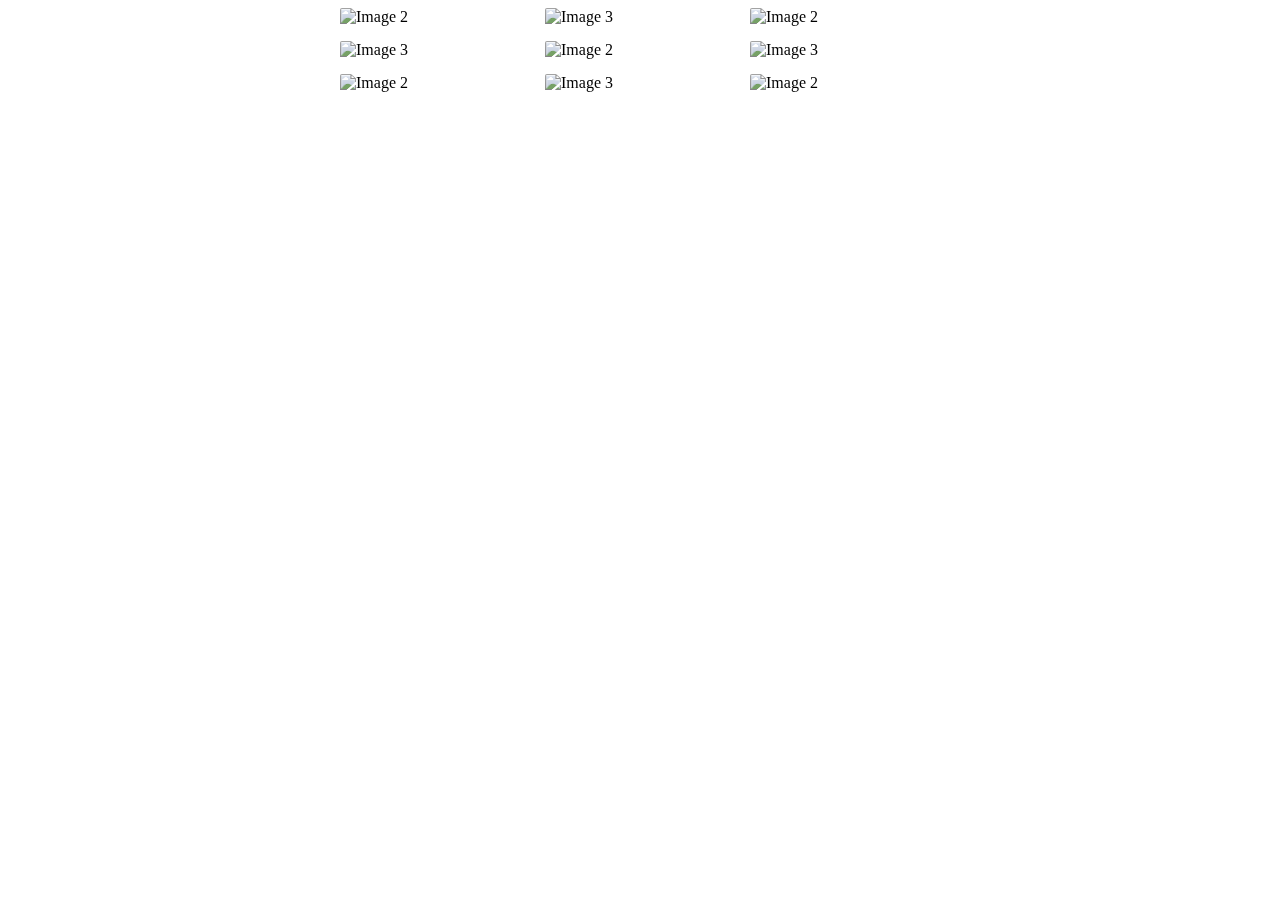
==== 1.html @ cb5d34c1 "initial commit" ====
<!DOCTYPE html>
<html lang="en">
<head>
    <meta charset="UTF-8">
    <meta name="viewport" content="width=device-width, initial-scale=1.0">
    <title>Gallery</title>
    <link rel="stylesheet" href="style.css">
</head>
<body>
    <div class="gallery">
        <img src="user2.webp" alt="Image 2">
        <img src="user3.webp" alt="Image 3">
        <img src="user5.jpeg" alt="Image 2">
        <img src="user3.webp" alt="Image 3">
        <img src="user2.webp" alt="Image 2">
        <img src="user3.webp" alt="Image 3">
        <img src="user2.webp" alt="Image 2">
        <img src="user3.webp" alt="Image 3">
        <img src="user5.jpeg" alt="Image 2">
        <!-- Add more images as needed -->
    </div>
</body>
</html>
---- style.css ----
/* styles.css */

/* Basic styling for the gallery */
.gallery {
    display: grid;
    grid-template-columns: repeat(3, 1fr);
    gap: 15px; /* Adjust as needed */
    max-width: 600px; /* Adjust to fit your design */
    margin: 0 auto; /* Center the gallery horizontally */
}
.gallery img {
    width: 100%;
    height: auto;
    border-radius: 2px;
    filter: grayscale(50%);
    transition: filter 0.5s ease, transform 0.5s ease; /* Add transform to the transition */
}

.gallery img:hover {
    filter: grayscale(0%);
    transform: scale(1.1); 
    z-index: 3;
    box-shadow: 2px 2px 7px black;
}
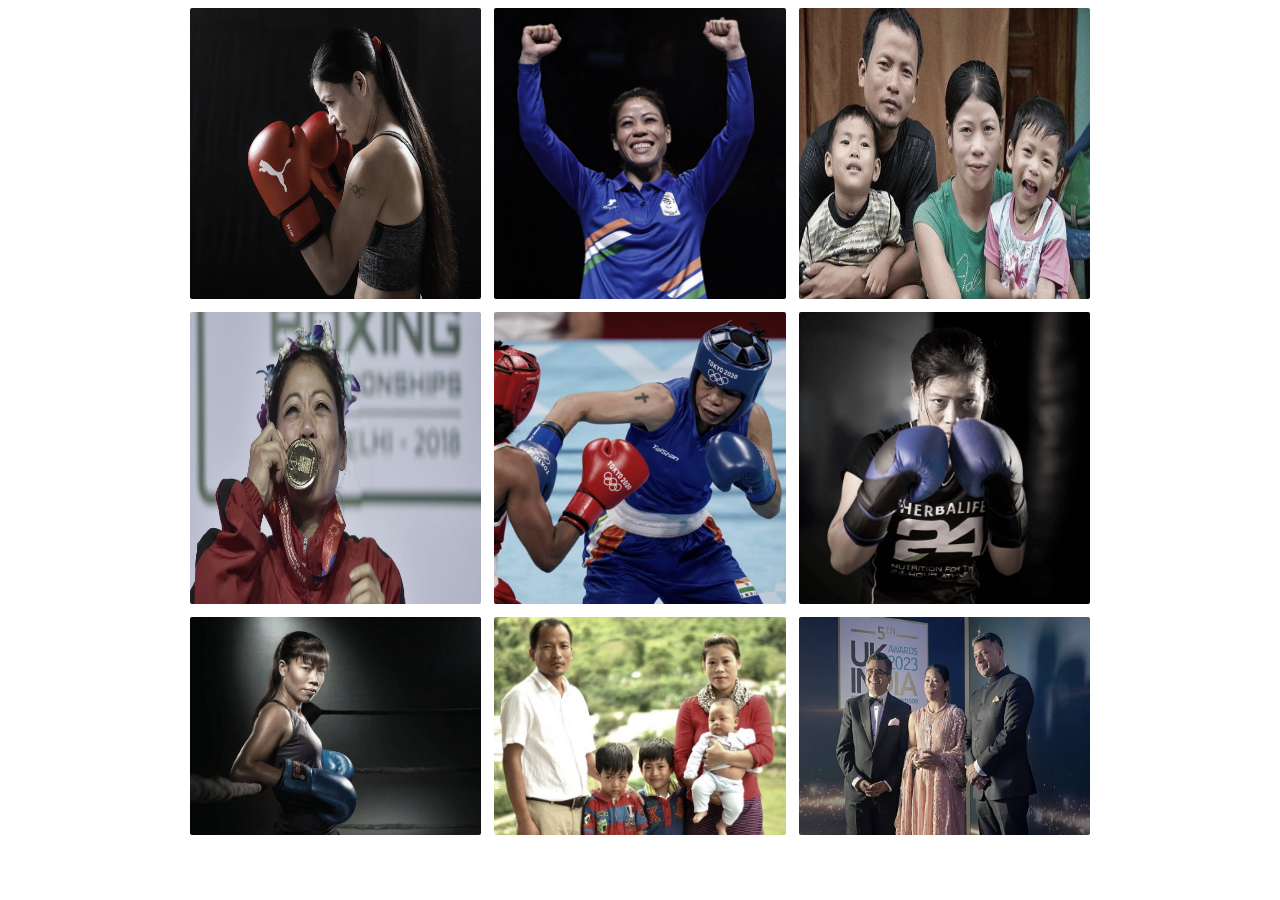
==== commit 3cc6a290: "changes" ====
--- a/1.html
+++ b/1.html
@@ -8,16 +8,16 @@
 </head>
 <body>
     <div class="gallery">
-        <img src="user2.webp" alt="Image 2">
-        <img src="user3.webp" alt="Image 3">
-        <img src="user5.jpeg" alt="Image 2">
-        <img src="user3.webp" alt="Image 3">
-        <img src="user2.webp" alt="Image 2">
-        <img src="user3.webp" alt="Image 3">
-        <img src="user2.webp" alt="Image 2">
-        <img src="user3.webp" alt="Image 3">
-        <img src="user5.jpeg" alt="Image 2">
-        <!-- Add more images as needed -->
+        <img src="img1.avif" alt="img1">
+        <img src="img2.webp" alt="img1">
+        <img src="img11.jpg" alt="">
+        <img src="img4.avif" alt="img1">
+        <img src="img6.jpg" alt="img1">
+        <img src="img7.webp" alt="img1">
+        <img src="img8.jpg" alt="img1">
+        <img src="img9.jpg" alt="img1">
+        <img src="img10.webp" alt="img1">
+
     </div>
 </body>
 </html>
--- a/style.css
+++ b/style.css
@@ -1,24 +1,21 @@
-/* styles.css */
-
-/* Basic styling for the gallery */
 .gallery {
     display: grid;
     grid-template-columns: repeat(3, 1fr);
-    gap: 15px; /* Adjust as needed */
-    max-width: 600px; /* Adjust to fit your design */
-    margin: 0 auto; /* Center the gallery horizontally */
+    gap: 13px; 
+    max-width: 900px; 
+    margin: 0 auto;
 }
 .gallery img {
     width: 100%;
-    height: auto;
+    height: 100%;
     border-radius: 2px;
     filter: grayscale(50%);
-    transition: filter 0.5s ease, transform 0.5s ease; /* Add transform to the transition */
+    transition: filter 0.5s ease, transform 0.5s ease; 
 }
 
 .gallery img:hover {
     filter: grayscale(0%);
     transform: scale(1.1); 
     z-index: 3;
-    box-shadow: 2px 2px 7px black;
+    /* box-shadow: 2px 2px 7px black; */
 }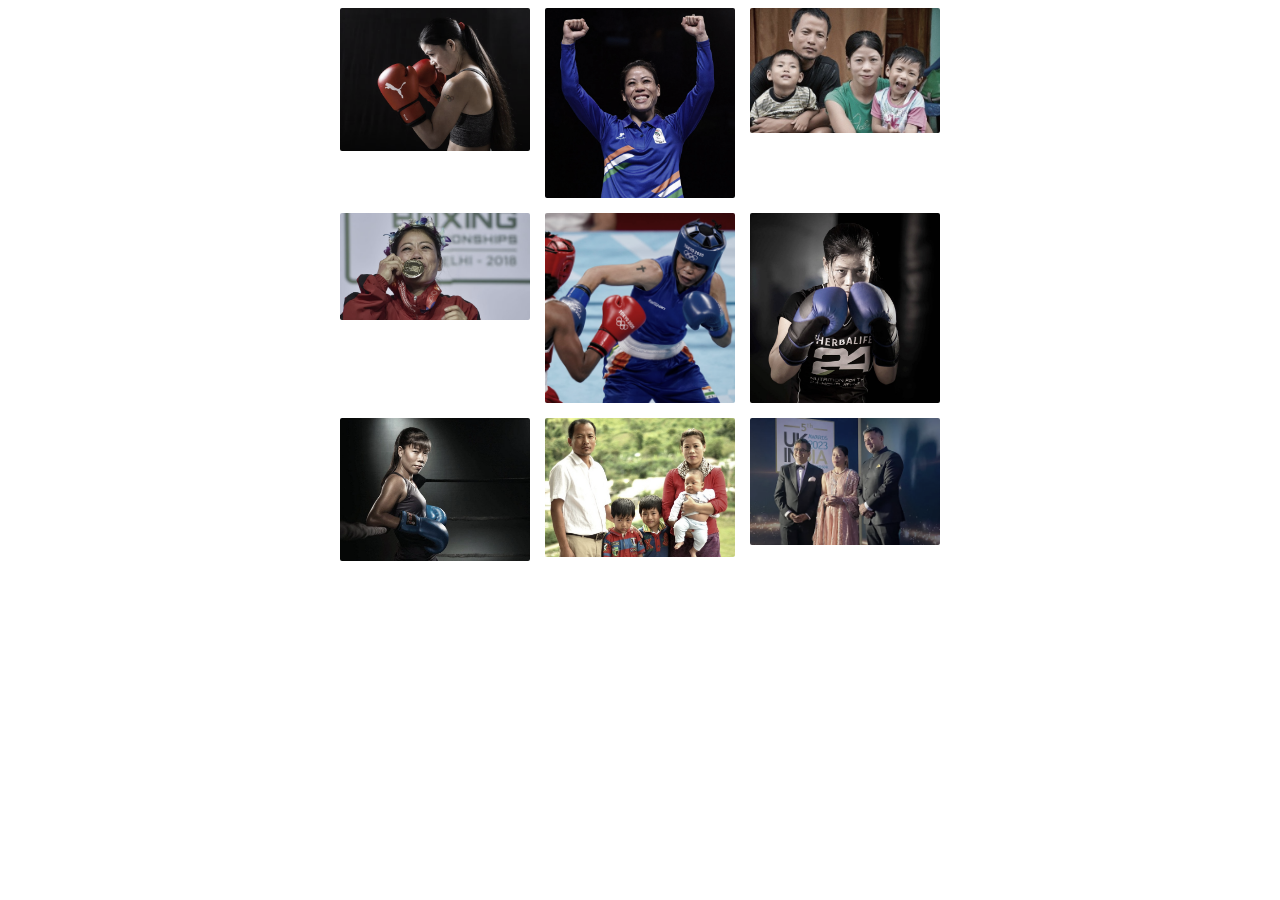
==== commit 6b0f373c: "changes" ====
--- a/1.html
+++ b/1.html
@@ -9,15 +9,14 @@
 <body>
     <div class="gallery">
         <img src="img1.avif" alt="img1">
-        <img src="img2.webp" alt="img1">
-        <img src="img11.jpg" alt="">
-        <img src="img4.avif" alt="img1">
-        <img src="img6.jpg" alt="img1">
-        <img src="img7.webp" alt="img1">
-        <img src="img8.jpg" alt="img1">
-        <img src="img9.jpg" alt="img1">
-        <img src="img10.webp" alt="img1">
-
+        <img src="img2.webp" alt="img2">
+        <img src="img11.jpg" alt="img11">
+        <img src="img4.avif" alt="img4">
+        <img src="img6.jpg" alt="img6">
+        <img src="img7.webp" alt="img7">
+        <img src="img8.jpg" alt="img8">
+        <img src="img9.jpg" alt="img9">
+        <img src="img10.webp" alt="img10">
     </div>
 </body>
 </html>
--- a/style.css
+++ b/style.css
@@ -1,21 +1,24 @@
+/* styles.css */
+
+/* Basic styling for the gallery */
 .gallery {
     display: grid;
     grid-template-columns: repeat(3, 1fr);
-    gap: 13px; 
-    max-width: 900px; 
-    margin: 0 auto;
+    gap: 15px; /* Adjust as needed */
+    max-width: 600px; /* Adjust to fit your design */
+    margin: 0 auto; /* Center the gallery horizontally */
 }
 .gallery img {
     width: 100%;
-    height: 100%;
+    height: auto;
     border-radius: 2px;
     filter: grayscale(50%);
-    transition: filter 0.5s ease, transform 0.5s ease; 
+    transition: filter 0.5s ease, transform 0.5s ease; /* Add transform to the transition */
 }
 
 .gallery img:hover {
     filter: grayscale(0%);
     transform: scale(1.1); 
     z-index: 3;
-    /* box-shadow: 2px 2px 7px black; */
+    box-shadow: 2px 2px 7px black;
 }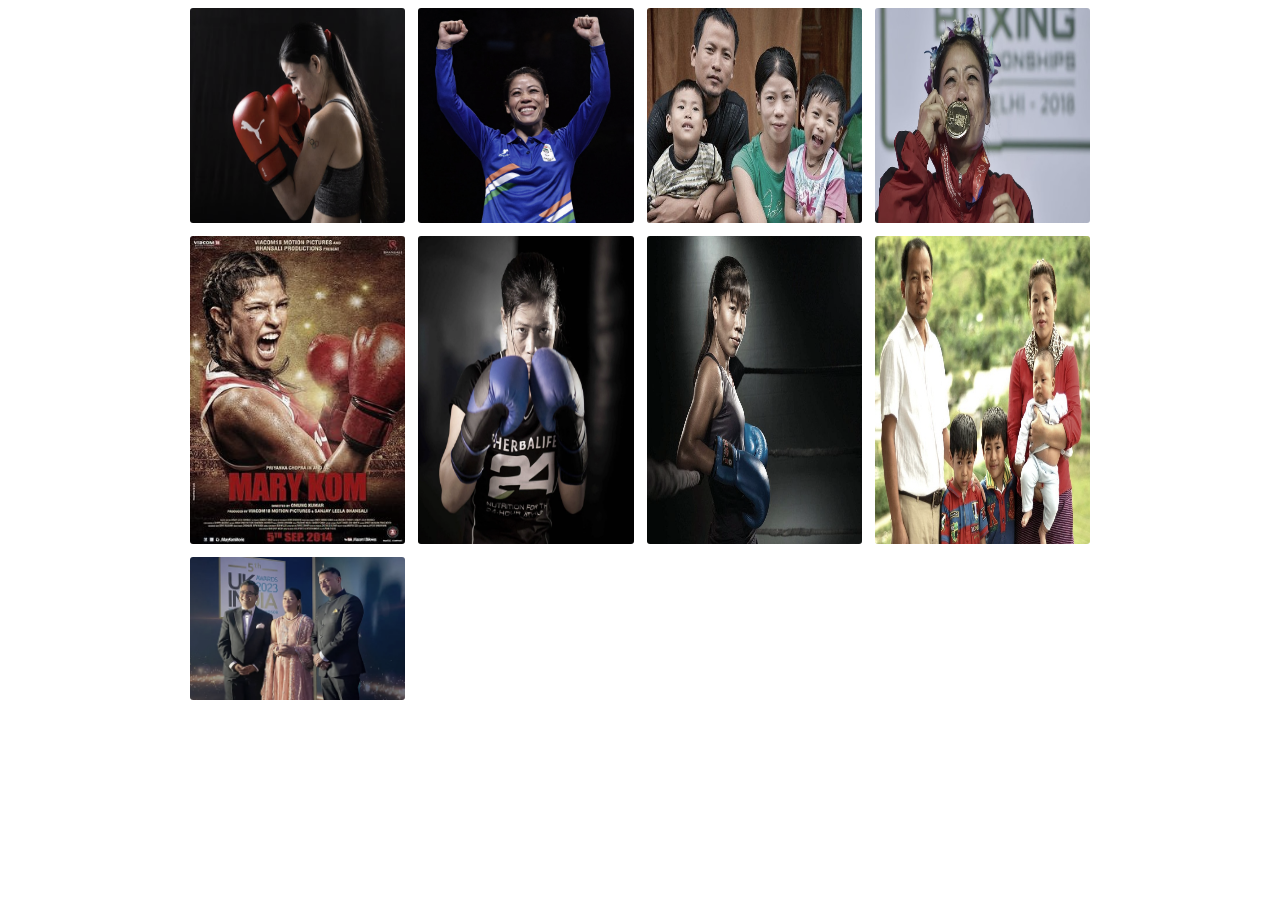
==== commit 21be6aca: "images" ====
--- a/1.html
+++ b/1.html
@@ -12,7 +12,7 @@
         <img src="img2.webp" alt="img2">
         <img src="img11.jpg" alt="img11">
         <img src="img4.avif" alt="img4">
-        <img src="img6.jpg" alt="img6">
+        <img src="img13.jpg" alt="img6">
         <img src="img7.webp" alt="img7">
         <img src="img8.jpg" alt="img8">
         <img src="img9.jpg" alt="img9">
--- a/style.css
+++ b/style.css
@@ -1,24 +1,19 @@
-/* styles.css */
-
-/* Basic styling for the gallery */
 .gallery {
     display: grid;
-    grid-template-columns: repeat(3, 1fr);
-    gap: 15px; /* Adjust as needed */
-    max-width: 600px; /* Adjust to fit your design */
-    margin: 0 auto; /* Center the gallery horizontally */
+    grid-template-columns: repeat(4, 1fr);
+    gap: 13px;
+    max-width: 100vh;
+    margin: 0 auto;
 }
 .gallery img {
     width: 100%;
-    height: auto;
-    border-radius: 2px;
-    filter: grayscale(50%);
-    transition: filter 0.5s ease, transform 0.5s ease; /* Add transform to the transition */
+    height: 100%;
+    border-radius: 3px;
+    filter: grayscale(45%);
+    transition: filter 0.5s ease, transform 0.5s ease;
 }
-
 .gallery img:hover {
     filter: grayscale(0%);
-    transform: scale(1.1); 
+    transform: scale(1.1);
     z-index: 3;
-    box-shadow: 2px 2px 7px black;
-}+}
